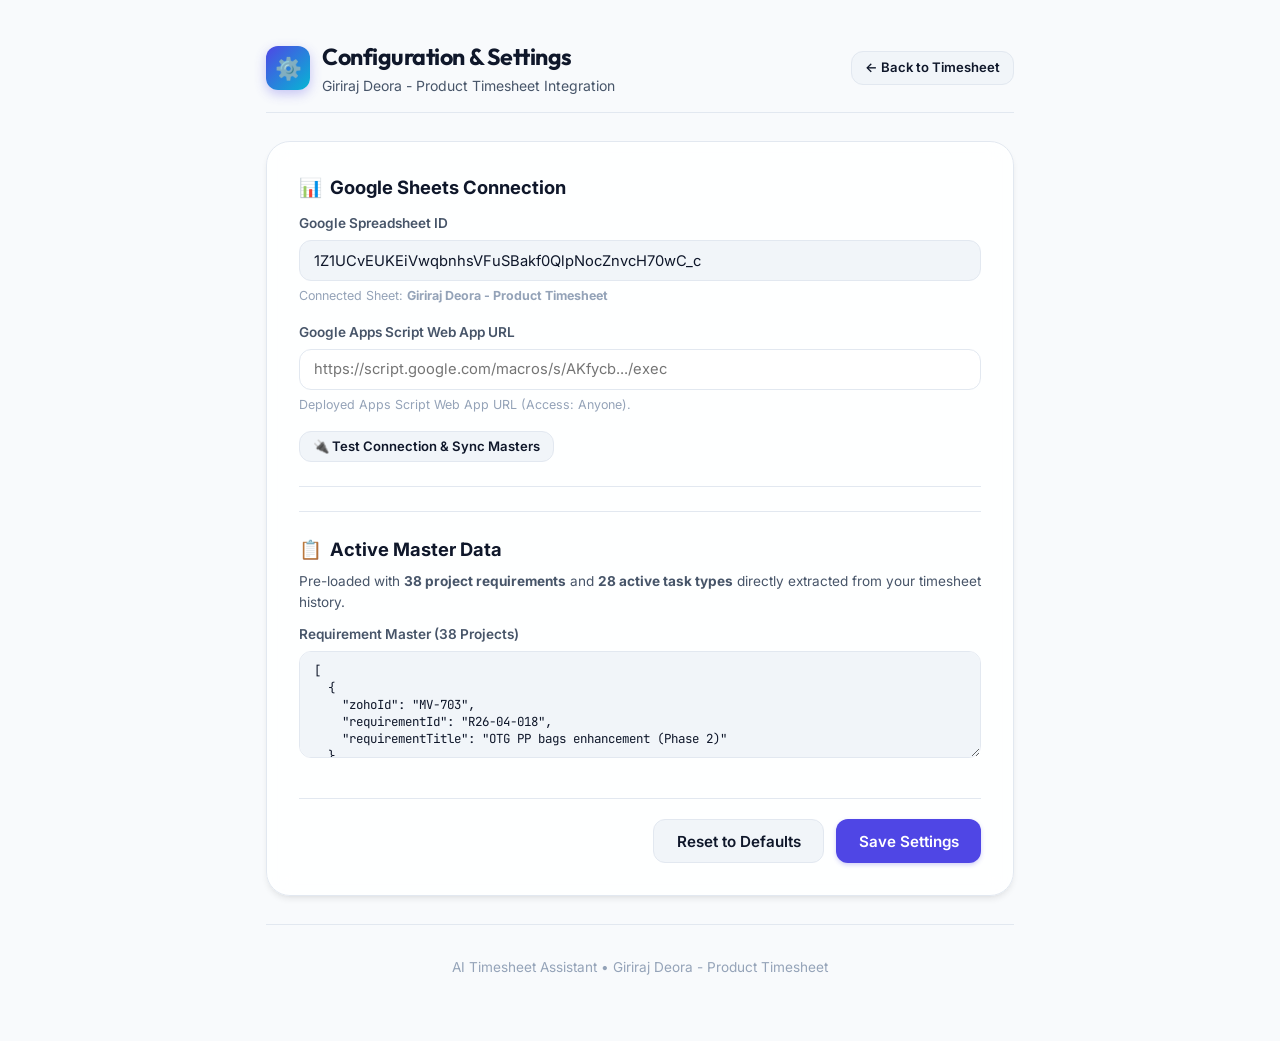
==== settings.html @ 99f6be2c "Initial release: AI Timesheet Assistant with Google Sheets and Gemini integration" ====
<!DOCTYPE html>
<html lang="en">
<head>
  <meta charset="UTF-8">
  <meta name="viewport" content="width=device-width, initial-scale=1.0">
  <title>Configuration & Settings - AI Timesheet Assistant</title>
  <meta name="description" content="Connect your Google Sheet and configure Google Gemini AI.">
  <link rel="stylesheet" href="css/styles.css">
  <link rel="icon" href="data:image/svg+xml,<svg xmlns='http://www.w3.org/2000/svg' viewBox='0 0 100 100'><text y='.9em' font-size='90'>⚙️</text></svg>">
</head>
<body>

  <div class="app-container" style="max-width: 780px;">
    
    <!-- Header -->
    <header class="app-header">
      <div class="brand-wrapper">
        <a href="index.html" style="text-decoration: none; color: inherit;" class="brand-wrapper">
          <div class="brand-icon">⚙️</div>
          <div class="brand-info">
            <h1>Configuration & Settings</h1>
            <p>Giriraj Deora - Product Timesheet Integration</p>
          </div>
        </a>
      </div>
      
      <div class="header-actions">
        <a href="index.html" class="btn btn-secondary btn-sm" style="text-decoration: none;">← Back to Timesheet</a>
      </div>
    </header>

    <main class="card">
      <form id="standalone-settings-form" style="display: flex; flex-direction: column; gap: 1.5rem;">
        
        <!-- Google Sheets Integration Section -->
        <div>
          <h3 style="font-size: 1.15rem; font-weight: 700; margin-bottom: 0.75rem; color: var(--text-primary); display: flex; align-items: center; gap: 0.5rem;">
            <span>📊</span> Google Sheets Connection
          </h3>

          <div class="form-group" style="margin-bottom: 1rem;">
            <label for="standalone-spreadsheet-id">Google Spreadsheet ID</label>
            <input type="text" id="standalone-spreadsheet-id" class="form-control" 
              value="1Z1UCvEUKEiVwqbnhsVFuSBakf0QlpNocZnvcH70wC_c" readonly style="background: var(--bg-subtle);">
            <span class="form-help">Connected Sheet: <strong>Giriraj Deora - Product Timesheet</strong></span>
          </div>

          <div class="form-group" style="margin-bottom: 1rem;">
            <label for="standalone-apps-script-url">Google Apps Script Web App URL</label>
            <input type="url" id="standalone-apps-script-url" class="form-control" 
              placeholder="https://script.google.com/macros/s/AKfycb.../exec">
            <span class="form-help">Deployed Apps Script Web App URL (Access: Anyone).</span>
          </div>

          <div>
            <button id="btn-standalone-test" class="btn btn-secondary btn-sm" type="button">
              🔌 Test Connection & Sync Masters
            </button>
          </div>
        </div>

        <hr style="border: none; border-top: 1px solid var(--border-subtle);">

        <hr style="border: none; border-top: 1px solid var(--border-subtle);">

        <!-- Master Data Review (Read-only summary) -->
        <div>
          <h3 style="font-size: 1.15rem; font-weight: 700; margin-bottom: 0.5rem; color: var(--text-primary); display: flex; align-items: center; gap: 0.5rem;">
            <span>📋</span> Active Master Data
          </h3>
          <p style="font-size: 0.85rem; color: var(--text-secondary); margin-bottom: 0.75rem;">
            Pre-loaded with <strong>38 project requirements</strong> and <strong>28 active task types</strong> directly extracted from your timesheet history.
          </p>

          <div class="form-group">
            <label>Requirement Master (38 Projects)</label>
            <textarea id="standalone-req-master" class="form-control" rows="5" readonly style="font-family: 'JetBrains Mono', monospace; font-size: 0.78rem; background: var(--bg-subtle);"></textarea>
          </div>
        </div>

        <!-- Action Buttons -->
        <div style="display: flex; justify-content: flex-end; gap: 0.75rem; margin-top: 1rem; border-top: 1px solid var(--border-subtle); padding-top: 1.25rem;">
          <button type="button" id="btn-reset-defaults" class="btn btn-secondary">Reset to Defaults</button>
          <button type="submit" class="btn btn-primary">Save Settings</button>
        </div>
      </form>
    </main>

    <footer class="app-footer">
      <div>AI Timesheet Assistant • Giriraj Deora - Product Timesheet</div>
    </footer>
  </div>

  <script src="js/config.js"></script>
  <script src="js/validation.js"></script>
  <script src="js/sheets.js"></script>
  <script>
    document.addEventListener("DOMContentLoaded", () => {
      const config = ConfigManager.load();

      // Set form values
      const urlInput = document.getElementById("standalone-apps-script-url");
      const idInput = document.getElementById("standalone-spreadsheet-id");
      const keyInput = document.getElementById("standalone-ai-api-key");
      const reqMasterText = document.getElementById("standalone-req-master");

      if (urlInput) urlInput.value = config.appsScriptUrl || "";
      if (idInput) idInput.value = config.spreadsheetId || "1Z1UCvEUKEiVwqbnhsVFuSBakf0QlpNocZnvcH70wC_c";
      if (keyInput) keyInput.value = config.aiApiKey || "";
      if (reqMasterText) reqMasterText.value = JSON.stringify(config.requirementMaster || [], null, 2);

      // Save form
      document.getElementById("standalone-settings-form").addEventListener("submit", (e) => {
        e.preventDefault();
        config.appsScriptUrl = urlInput.value.trim();
        config.spreadsheetId = idInput.value.trim();
        config.aiApiKey = keyInput.value.trim();
        config.aiProvider = "gemini";
        config.aiModel = "gemini-1.5-flash";

        ConfigManager.save(config);
        alert("Settings saved successfully!");
      });

      // Reset button
      document.getElementById("btn-reset-defaults").addEventListener("click", () => {
        if (confirm("Reset settings to default values?")) {
          ConfigManager.reset();
          location.reload();
        }
      });

      // Test connection
      document.getElementById("btn-standalone-test").addEventListener("click", async () => {
        const url = urlInput.value.trim();
        const sheetId = idInput.value.trim();
        if (!url) {
          alert("Please enter your Google Apps Script URL first.");
          return;
        }
        try {
          const res = await SheetsService.ping(url, sheetId);
          alert("Connection successful! Connected to spreadsheet: " + (res.spreadsheetTitle || res.message));
        } catch (err) {
          alert("Connection failed: " + err.message);
        }
      });
    });
  </script>
</body>
</html>
---- css/styles.css ----
/**
 * =========================================================================
 * AI Timesheet Assistant - Modern SaaS Design System & Stylesheet
 * =========================================================================
 */

@import url('https://fonts.googleapis.com/css2?family=Inter:wght@300;400;500;600;700&family=Outfit:wght@500;600;700;800&family=JetBrains+Mono:wght@400;500&display=swap');

:root {
  /* Color Palette - Curated Slate & Indigo */
  --bg-primary: #f8fafc;
  --bg-surface: #ffffff;
  --bg-surface-glass: rgba(255, 255, 255, 0.85);
  --bg-surface-elevated: #ffffff;
  --bg-subtle: #f1f5f9;
  --border-subtle: #e2e8f0;
  --border-strong: #cbd5e1;

  --text-primary: #0f172a;
  --text-secondary: #475569;
  --text-muted: #94a3b8;
  --text-inverse: #ffffff;

  --brand-primary: #4f46e5;
  --brand-primary-hover: #4338ca;
  --brand-primary-subtle: #eef2ff;
  --brand-secondary: #06b6d4;

  --success: #10b981;
  --success-bg: #ecfdf5;
  --warning: #f59e0b;
  --warning-bg: #fffbeb;
  --danger: #ef4444;
  --danger-bg: #fef2f2;
  --info: #3b82f6;

  /* Elevation & Shadows */
  --shadow-sm: 0 1px 2px 0 rgba(0, 0, 0, 0.05);
  --shadow-md: 0 4px 6px -1px rgba(0, 0, 0, 0.08), 0 2px 4px -2px rgba(0, 0, 0, 0.05);
  --shadow-lg: 0 10px 15px -3px rgba(0, 0, 0, 0.08), 0 4px 6px -4px rgba(0, 0, 0, 0.03);
  --shadow-xl: 0 20px 25px -5px rgba(0, 0, 0, 0.08), 0 8px 10px -6px rgba(0, 0, 0, 0.03);

  /* Radius */
  --radius-sm: 8px;
  --radius-md: 12px;
  --radius-lg: 18px;
  --radius-xl: 24px;
  --radius-full: 9999px;

  /* Transitions */
  --transition-fast: 150ms cubic-bezier(0.4, 0, 0.2, 1);
  --transition-normal: 250ms cubic-bezier(0.4, 0, 0.2, 1);
}

[data-theme="dark"] {
  --bg-primary: #0b0f19;
  --bg-surface: #111827;
  --bg-surface-glass: rgba(17, 24, 39, 0.85);
  --bg-surface-elevated: #1f2937;
  --bg-subtle: #1e293b;
  --border-subtle: #334155;
  --border-strong: #475569;

  --text-primary: #f8fafc;
  --text-secondary: #cbd5e1;
  --text-muted: #64748b;
  --text-inverse: #0b0f19;

  --brand-primary: #6366f1;
  --brand-primary-hover: #4f46e5;
  --brand-primary-subtle: rgba(99, 102, 241, 0.15);

  --shadow-sm: 0 1px 2px 0 rgba(0, 0, 0, 0.4);
  --shadow-md: 0 4px 6px -1px rgba(0, 0, 0, 0.4);
  --shadow-lg: 0 10px 15px -3px rgba(0, 0, 0, 0.4);
  --shadow-xl: 0 20px 25px -5px rgba(0, 0, 0, 0.5);
}

* {
  box-sizing: border-box;
  margin: 0;
  padding: 0;
}

body {
  font-family: 'Inter', -apple-system, BlinkMacSystemFont, "Segoe UI", Roboto, sans-serif;
  background-color: var(--bg-primary);
  color: var(--text-primary);
  line-height: 1.5;
  min-height: 100vh;
  display: flex;
  flex-direction: column;
  transition: background-color var(--transition-normal), color var(--transition-normal);
  -webkit-font-smoothing: antialiased;
}

/* Container */
.app-container {
  width: 100%;
  max-width: 1080px;
  margin: 0 auto;
  padding: 1.5rem 1rem 3rem 1rem;
  flex: 1;
  display: flex;
  flex-direction: column;
  gap: 1.75rem;
}

/* Header */
.app-header {
  display: flex;
  align-items: center;
  justify-content: space-between;
  padding: 1rem 0;
  border-bottom: 1px solid var(--border-subtle);
}

.brand-wrapper {
  display: flex;
  align-items: center;
  gap: 0.75rem;
}

.brand-icon {
  width: 44px;
  height: 44px;
  border-radius: var(--radius-md);
  background: linear-gradient(135deg, #4f46e5, #06b6d4);
  color: white;
  display: flex;
  align-items: center;
  justify-content: center;
  font-size: 1.35rem;
  box-shadow: 0 4px 12px rgba(79, 70, 229, 0.3);
}

.brand-info h1 {
  font-family: 'Outfit', sans-serif;
  font-size: 1.45rem;
  font-weight: 700;
  letter-spacing: -0.02em;
  color: var(--text-primary);
}

.brand-info p {
  font-size: 0.875rem;
  color: var(--text-secondary);
}

.header-actions {
  display: flex;
  align-items: center;
  gap: 0.75rem;
}

.btn-icon {
  width: 40px;
  height: 40px;
  border-radius: var(--radius-md);
  border: 1px solid var(--border-subtle);
  background: var(--bg-surface);
  color: var(--text-secondary);
  display: flex;
  align-items: center;
  justify-content: center;
  cursor: pointer;
  font-size: 1.1rem;
  transition: all var(--transition-fast);
}

.btn-icon:hover {
  background: var(--bg-subtle);
  color: var(--text-primary);
  border-color: var(--border-strong);
}

/* Connection Badges */
.status-bar {
  display: flex;
  align-items: center;
  flex-wrap: wrap;
  gap: 0.75rem;
  font-size: 0.8rem;
  padding: 0.5rem 0.85rem;
  background: var(--bg-subtle);
  border: 1px solid var(--border-subtle);
  border-radius: var(--radius-full);
  width: fit-content;
}

.status-indicator {
  display: flex;
  align-items: center;
  gap: 0.4rem;
  color: var(--text-secondary);
}

.status-dot {
  width: 8px;
  height: 8px;
  border-radius: 50%;
  background-color: var(--text-muted);
}

.status-dot.connected {
  background-color: var(--success);
  box-shadow: 0 0 0 2px var(--success-bg);
}

.status-dot.warning {
  background-color: var(--warning);
}

/* Cards */
.card {
  background: var(--bg-surface-glass);
  backdrop-filter: blur(12px);
  border: 1px solid var(--border-subtle);
  border-radius: var(--radius-xl);
  padding: 2rem;
  box-shadow: var(--shadow-md);
  position: relative;
  transition: box-shadow var(--transition-normal);
}

.card:hover {
  box-shadow: var(--shadow-lg);
}

/* Voice & Text Section */
.hero-voice-section {
  text-align: center;
  display: flex;
  flex-direction: column;
  align-items: center;
  gap: 1.5rem;
}

.section-tag {
  display: inline-flex;
  align-items: center;
  gap: 0.4rem;
  font-size: 0.75rem;
  font-weight: 600;
  text-transform: uppercase;
  letter-spacing: 0.05em;
  padding: 0.25rem 0.75rem;
  border-radius: var(--radius-full);
  background: var(--brand-primary-subtle);
  color: var(--brand-primary);
}

/* Microphone Button */
.mic-btn-container {
  position: relative;
  margin: 1rem 0;
  display: flex;
  flex-direction: column;
  align-items: center;
  gap: 0.75rem;
}

.btn-mic {
  width: 96px;
  height: 96px;
  border-radius: 50%;
  border: none;
  background: linear-gradient(135deg, #4f46e5 0%, #6366f1 50%, #06b6d4 100%);
  color: #ffffff;
  cursor: pointer;
  display: flex;
  align-items: center;
  justify-content: center;
  font-size: 2.25rem;
  box-shadow: 0 10px 25px -5px rgba(79, 70, 229, 0.4), 0 8px 10px -6px rgba(79, 70, 229, 0.2);
  transition: transform var(--transition-fast), box-shadow var(--transition-fast);
  position: relative;
  z-index: 2;
}

.btn-mic:hover {
  transform: scale(1.06);
  box-shadow: 0 15px 30px -5px rgba(79, 70, 229, 0.5);
}

.btn-mic:active {
  transform: scale(0.96);
}

.btn-mic.listening {
  background: linear-gradient(135deg, #ef4444 0%, #f43f5e 100%);
  box-shadow: 0 10px 25px -5px rgba(239, 68, 68, 0.5);
  animation: pulse-ring 1.8s infinite;
}

@keyframes pulse-ring {
  0% {
    box-shadow: 0 0 0 0 rgba(239, 68, 68, 0.6);
  }
  70% {
    box-shadow: 0 0 0 24px rgba(239, 68, 68, 0);
  }
  100% {
    box-shadow: 0 0 0 0 rgba(239, 68, 68, 0);
  }
}

.mic-status-label {
  font-size: 0.95rem;
  font-weight: 600;
  color: var(--text-secondary);
  display: flex;
  align-items: center;
  gap: 0.4rem;
}

.mic-status-label.active {
  color: var(--danger);
}

/* Text Input Area */
.input-group-area {
  width: 100%;
  display: flex;
  flex-direction: column;
  gap: 0.75rem;
}

.textarea-wrapper {
  position: relative;
  width: 100%;
}

.input-timesheet-text {
  width: 100%;
  min-height: 120px;
  padding: 1.1rem 1.25rem;
  border-radius: var(--radius-lg);
  border: 1.5px solid var(--border-subtle);
  background: var(--bg-surface);
  color: var(--text-primary);
  font-family: inherit;
  font-size: 1.05rem;
  line-height: 1.6;
  resize: vertical;
  outline: none;
  transition: border-color var(--transition-fast), box-shadow var(--transition-fast);
}

.input-timesheet-text:focus {
  border-color: var(--brand-primary);
  box-shadow: 0 0 0 4px var(--brand-primary-subtle);
}

/* Quick Sample Pills */
.sample-prompts {
  display: flex;
  align-items: center;
  flex-wrap: wrap;
  gap: 0.5rem;
  font-size: 0.8rem;
  color: var(--text-muted);
}

.sample-pill {
  border: 1px dashed var(--border-strong);
  background: transparent;
  color: var(--text-secondary);
  border-radius: var(--radius-full);
  padding: 0.25rem 0.75rem;
  cursor: pointer;
  font-size: 0.78rem;
  transition: all var(--transition-fast);
}

.sample-pill:hover {
  background: var(--brand-primary-subtle);
  border-color: var(--brand-primary);
  color: var(--brand-primary);
}

/* Main Action Bar */
.action-bar {
  display: flex;
  align-items: center;
  justify-content: flex-end;
  gap: 0.75rem;
  width: 100%;
}

/* Buttons */
.btn {
  display: inline-flex;
  align-items: center;
  justify-content: center;
  gap: 0.5rem;
  padding: 0.7rem 1.4rem;
  border-radius: var(--radius-md);
  font-family: 'Inter', sans-serif;
  font-size: 0.95rem;
  font-weight: 600;
  cursor: pointer;
  border: none;
  transition: all var(--transition-fast);
}

.btn-primary {
  background: var(--brand-primary);
  color: #ffffff;
  box-shadow: 0 2px 4px rgba(79, 70, 229, 0.25);
}

.btn-primary:hover {
  background: var(--brand-primary-hover);
  box-shadow: 0 4px 10px rgba(79, 70, 229, 0.35);
}

.btn-secondary {
  background: var(--bg-subtle);
  color: var(--text-primary);
  border: 1px solid var(--border-subtle);
}

.btn-secondary:hover {
  background: var(--border-subtle);
}

.btn-success {
  background: var(--success);
  color: #ffffff;
  box-shadow: 0 2px 4px rgba(16, 185, 129, 0.25);
}

.btn-success:hover {
  background: #059669;
}

.btn-danger-outline {
  background: transparent;
  color: var(--danger);
  border: 1px solid rgba(239, 68, 68, 0.3);
}

.btn-danger-outline:hover {
  background: var(--danger-bg);
}

.btn-sm {
  padding: 0.4rem 0.8rem;
  font-size: 0.82rem;
}

/* Processing / Loading Banner */
.processing-banner {
  display: none;
  align-items: center;
  justify-content: center;
  gap: 0.75rem;
  padding: 1.25rem;
  background: var(--brand-primary-subtle);
  border: 1px solid rgba(79, 70, 229, 0.2);
  border-radius: var(--radius-lg);
  color: var(--brand-primary);
  font-weight: 500;
  margin: 1rem 0;
  animation: fadeIn 0.3s ease;
}

.spinner {
  width: 20px;
  height: 20px;
  border: 2.5px solid rgba(79, 70, 229, 0.2);
  border-top-color: var(--brand-primary);
  border-radius: 50%;
  animation: spin 0.8s linear infinite;
}

@keyframes spin {
  to { transform: rotate(360deg); }
}

@keyframes fadeIn {
  from { opacity: 0; transform: translateY(-4px); }
  to { opacity: 1; transform: translateY(0); }
}

/* Assistant Conversation Bubble */
.assistant-bubble {
  background: var(--bg-subtle);
  border: 1px solid var(--border-subtle);
  border-radius: var(--radius-lg);
  padding: 1.25rem 1.5rem;
  margin-bottom: 1.5rem;
  display: flex;
  align-items: flex-start;
  gap: 1rem;
}

.assistant-avatar {
  width: 38px;
  height: 38px;
  border-radius: 50%;
  background: var(--brand-primary);
  color: white;
  display: flex;
  align-items: center;
  justify-content: center;
  font-size: 1.1rem;
  flex-shrink: 0;
}

.assistant-content {
  flex: 1;
}

.assistant-content h4 {
  font-size: 0.95rem;
  font-weight: 600;
  margin-bottom: 0.25rem;
  color: var(--text-primary);
}

.assistant-content p {
  font-size: 0.92rem;
  color: var(--text-secondary);
}

/* Clarification Prompt Box */
.clarification-box {
  background: var(--warning-bg);
  border: 1px solid rgba(245, 158, 11, 0.3);
  border-radius: var(--radius-lg);
  padding: 1.25rem;
  margin-bottom: 1.5rem;
  display: flex;
  flex-direction: column;
  gap: 0.75rem;
}

.clarification-title {
  display: flex;
  align-items: center;
  gap: 0.5rem;
  font-weight: 600;
  color: #b45309;
}

.clarification-text {
  font-size: 0.95rem;
  color: #78350f;
}

/* Structured Preview Section */
.preview-section {
  display: none;
  flex-direction: column;
  gap: 1.25rem;
  animation: fadeIn 0.3s ease;
}

.preview-header {
  display: flex;
  align-items: center;
  justify-content: space-between;
  flex-wrap: wrap;
  gap: 1rem;
  padding-bottom: 0.75rem;
  border-bottom: 1px solid var(--border-subtle);
}

.preview-title {
  font-family: 'Outfit', sans-serif;
  font-size: 1.25rem;
  font-weight: 700;
}

.preview-stats {
  display: flex;
  align-items: center;
  gap: 1rem;
  font-size: 0.9rem;
}

.stat-chip {
  padding: 0.3rem 0.8rem;
  border-radius: var(--radius-full);
  background: var(--brand-primary-subtle);
  color: var(--brand-primary);
  font-weight: 600;
}

/* Table Design */
.table-responsive {
  width: 100%;
  overflow-x: auto;
  border: 1px solid var(--border-subtle);
  border-radius: var(--radius-lg);
  background: var(--bg-surface);
}

.timesheet-table {
  width: 100%;
  border-collapse: collapse;
  font-size: 0.88rem;
  text-align: left;
}

.timesheet-table th {
  background: var(--bg-subtle);
  color: var(--text-secondary);
  font-weight: 600;
  font-size: 0.8rem;
  text-transform: uppercase;
  letter-spacing: 0.04em;
  padding: 0.85rem 1rem;
  border-bottom: 1px solid var(--border-subtle);
  white-space: nowrap;
}

.timesheet-table td {
  padding: 0.75rem 1rem;
  border-bottom: 1px solid var(--border-subtle);
  vertical-align: middle;
}

.timesheet-table tr:last-child td {
  border-bottom: none;
}

.timesheet-table tr:hover td {
  background-color: var(--bg-subtle);
}

/* Table Cell Inputs for In-place Editing */
.table-input {
  width: 100%;
  padding: 0.4rem 0.6rem;
  border-radius: var(--radius-sm);
  border: 1px solid var(--border-subtle);
  background: var(--bg-surface);
  color: var(--text-primary);
  font-family: inherit;
  font-size: 0.88rem;
  outline: none;
  transition: border-color var(--transition-fast);
}

.table-input:focus {
  border-color: var(--brand-primary);
}

.table-input.num {
  width: 75px;
  text-align: right;
  font-family: 'JetBrains Mono', monospace;
  font-weight: 600;
}

/* Badges */
.badge {
  display: inline-block;
  padding: 0.2rem 0.55rem;
  border-radius: var(--radius-sm);
  font-size: 0.78rem;
  font-weight: 600;
  letter-spacing: 0.02em;
}

.badge-zoho {
  background: #e0e7ff;
  color: #3730a3;
  font-family: 'JetBrains Mono', monospace;
}

.badge-req {
  background: #f1f5f9;
  color: #334155;
  font-family: 'JetBrains Mono', monospace;
}

.badge-ai-yes {
  background: #dcfce7;
  color: #166534;
}

.badge-ai-no {
  background: #f3f4f6;
  color: #6b7280;
}

/* Confirmation Card */
.confirmation-bar {
  background: var(--bg-surface-elevated);
  border: 1.5px solid var(--brand-primary);
  border-radius: var(--radius-xl);
  padding: 1.25rem 1.5rem;
  display: flex;
  align-items: center;
  justify-content: space-between;
  flex-wrap: wrap;
  gap: 1rem;
  box-shadow: 0 8px 20px -4px rgba(79, 70, 229, 0.15);
}

.confirmation-prompt {
  font-size: 1.05rem;
  font-weight: 600;
  color: var(--text-primary);
}

.confirmation-actions {
  display: flex;
  align-items: center;
  gap: 0.75rem;
}

/* Daily Summary Card */
.daily-summary-card {
  display: none;
  background: linear-gradient(135deg, rgba(16, 185, 129, 0.08) 0%, rgba(6, 182, 212, 0.08) 100%);
  border: 1px solid rgba(16, 185, 129, 0.3);
  border-radius: var(--radius-xl);
  padding: 1.75rem;
  animation: fadeIn 0.3s ease;
}

.summary-header {
  display: flex;
  align-items: center;
  gap: 0.75rem;
  margin-bottom: 1rem;
}

.summary-icon {
  width: 42px;
  height: 42px;
  border-radius: 50%;
  background: var(--success);
  color: white;
  display: flex;
  align-items: center;
  justify-content: center;
  font-size: 1.4rem;
}

.summary-details {
  display: flex;
  flex-direction: column;
  gap: 0.5rem;
  margin-bottom: 1.25rem;
}

.summary-item {
  display: flex;
  align-items: center;
  gap: 0.5rem;
  font-size: 0.95rem;
  color: var(--text-primary);
}

.summary-total-banner {
  font-size: 1.15rem;
  font-weight: 700;
  color: var(--success);
  padding-top: 0.5rem;
  border-top: 1px dashed var(--border-subtle);
}

/* Modals */
.modal-overlay {
  position: fixed;
  top: 0;
  left: 0;
  right: 0;
  bottom: 0;
  background: rgba(15, 23, 42, 0.6);
  backdrop-filter: blur(4px);
  display: none;
  align-items: center;
  justify-content: center;
  z-index: 100;
  padding: 1rem;
  animation: fadeIn 0.2s ease;
}

.modal-content {
  background: var(--bg-surface);
  border: 1px solid var(--border-subtle);
  border-radius: var(--radius-xl);
  width: 100%;
  max-width: 680px;
  max-height: 90vh;
  overflow-y: auto;
  box-shadow: var(--shadow-xl);
  padding: 2rem;
  display: flex;
  flex-direction: column;
  gap: 1.5rem;
}

.modal-header {
  display: flex;
  align-items: center;
  justify-content: space-between;
  border-bottom: 1px solid var(--border-subtle);
  padding-bottom: 1rem;
}

.modal-header h3 {
  font-family: 'Outfit', sans-serif;
  font-size: 1.3rem;
  font-weight: 700;
}

.form-group {
  display: flex;
  flex-direction: column;
  gap: 0.4rem;
}

.form-group label {
  font-size: 0.85rem;
  font-weight: 600;
  color: var(--text-secondary);
}

.form-control {
  width: 100%;
  padding: 0.65rem 0.9rem;
  border-radius: var(--radius-md);
  border: 1px solid var(--border-subtle);
  background: var(--bg-surface);
  color: var(--text-primary);
  font-family: inherit;
  font-size: 0.92rem;
  outline: none;
  transition: border-color var(--transition-fast);
}

.form-control:focus {
  border-color: var(--brand-primary);
}

.form-help {
  font-size: 0.78rem;
  color: var(--text-muted);
}

/* Tabs */
.tabs-nav {
  display: flex;
  gap: 0.5rem;
  border-bottom: 1px solid var(--border-subtle);
  padding-bottom: 0.5rem;
  margin-bottom: 1rem;
}

.tab-btn {
  background: transparent;
  border: none;
  padding: 0.5rem 1rem;
  font-size: 0.88rem;
  font-weight: 600;
  color: var(--text-secondary);
  border-radius: var(--radius-sm);
  cursor: pointer;
  transition: all var(--transition-fast);
}

.tab-btn.active {
  background: var(--brand-primary-subtle);
  color: var(--brand-primary);
}

.tab-panel {
  display: none;
  flex-direction: column;
  gap: 1.25rem;
}

.tab-panel.active {
  display: flex;
}

/* Footer & Privacy */
.app-footer {
  text-align: center;
  padding: 2rem 0 1rem;
  font-size: 0.85rem;
  color: var(--text-muted);
  border-top: 1px solid var(--border-subtle);
  margin-top: auto;
}

.privacy-notice {
  font-size: 0.8rem;
  color: var(--text-muted);
  margin-top: 0.5rem;
}

/* Toast Alerts */
.toast-container {
  position: fixed;
  bottom: 24px;
  right: 24px;
  z-index: 200;
  display: flex;
  flex-direction: column;
  gap: 0.5rem;
}

.toast {
  padding: 0.85rem 1.25rem;
  border-radius: var(--radius-md);
  font-size: 0.9rem;
  font-weight: 500;
  box-shadow: var(--shadow-lg);
  display: flex;
  align-items: center;
  gap: 0.6rem;
  animation: slideIn 0.3s ease;
  max-width: 400px;
}

.toast-success {
  background: #065f46;
  color: #ecfdf5;
}

.toast-error {
  background: #991b1b;
  color: #fef2f2;
}

.toast-info {
  background: #1e3a8a;
  color: #eff6ff;
}

@keyframes slideIn {
  from { transform: translateX(100%); opacity: 0; }
  to { transform: translateX(0); opacity: 1; }
}

/* Responsive adjustments */
@media (max-width: 768px) {
  .app-container {
    padding: 1rem 0.75rem;
  }
  .card {
    padding: 1.25rem;
  }
  .preview-header {
    flex-direction: column;
    align-items: flex-start;
  }
  .confirmation-bar {
    flex-direction: column;
    align-items: stretch;
  }
  .confirmation-actions {
    flex-direction: column;
  }
  .confirmation-actions .btn {
    width: 100%;
  }
}
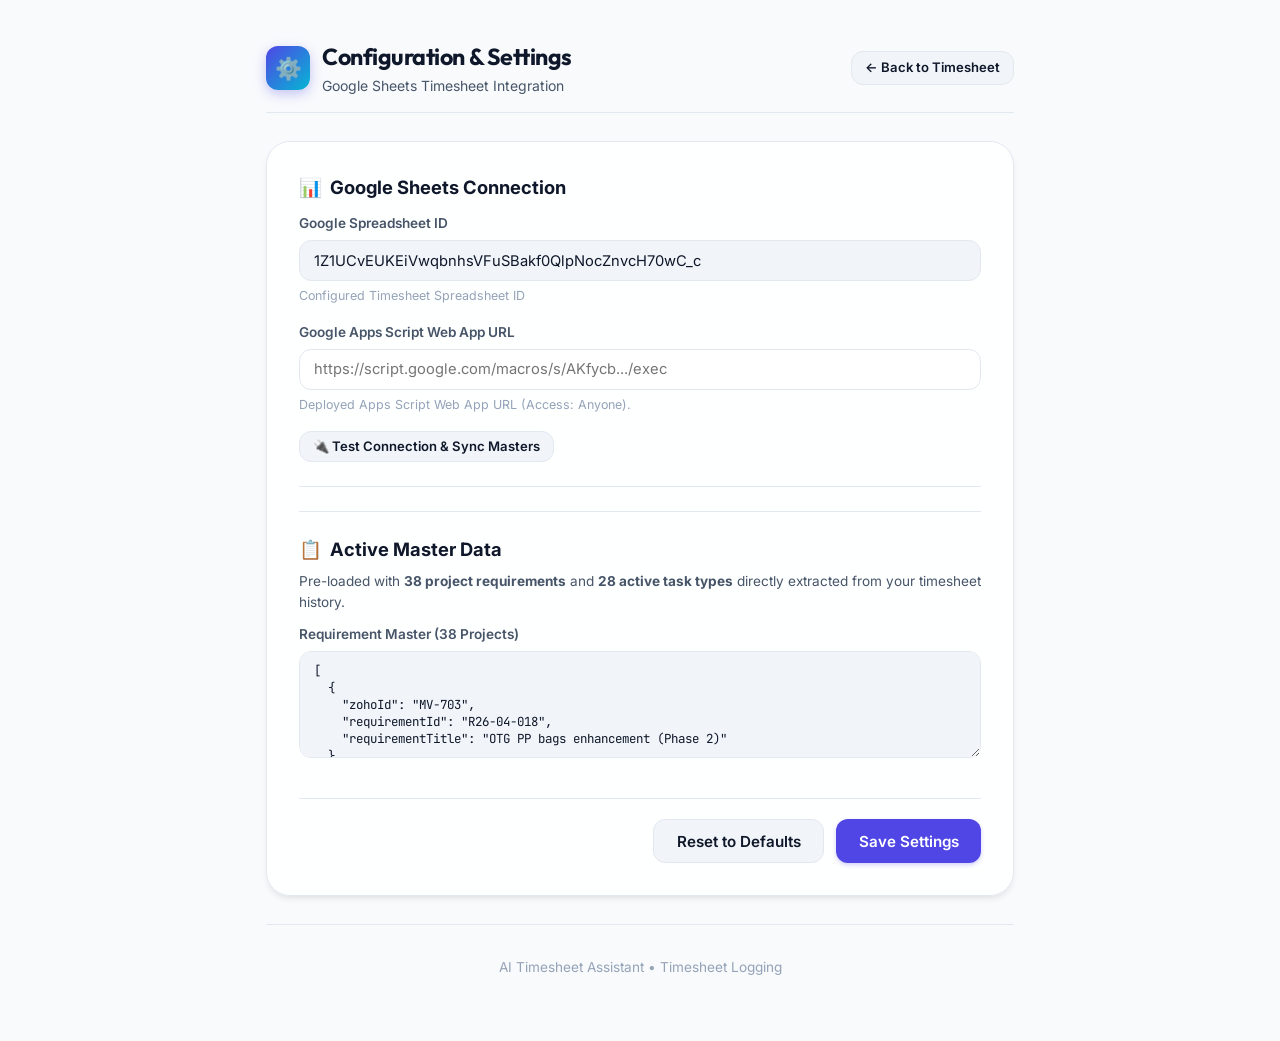
==== commit 06c01260: "Sanitize documentation and remove personal sheet references" ====
--- a/settings.html
+++ b/settings.html
@@ -19,7 +19,7 @@
           <div class="brand-icon">⚙️</div>
           <div class="brand-info">
             <h1>Configuration & Settings</h1>
-            <p>Giriraj Deora - Product Timesheet Integration</p>
+            <p>Google Sheets Timesheet Integration</p>
           </div>
         </a>
       </div>
@@ -42,7 +42,7 @@
             <label for="standalone-spreadsheet-id">Google Spreadsheet ID</label>
             <input type="text" id="standalone-spreadsheet-id" class="form-control" 
               value="1Z1UCvEUKEiVwqbnhsVFuSBakf0QlpNocZnvcH70wC_c" readonly style="background: var(--bg-subtle);">
-            <span class="form-help">Connected Sheet: <strong>Giriraj Deora - Product Timesheet</strong></span>
+            <span class="form-help">Configured Timesheet Spreadsheet ID</span>
           </div>
 
           <div class="form-group" style="margin-bottom: 1rem;">
@@ -87,7 +87,7 @@
     </main>
 
     <footer class="app-footer">
-      <div>AI Timesheet Assistant • Giriraj Deora - Product Timesheet</div>
+      <div>AI Timesheet Assistant • Timesheet Logging</div>
     </footer>
   </div>
 
